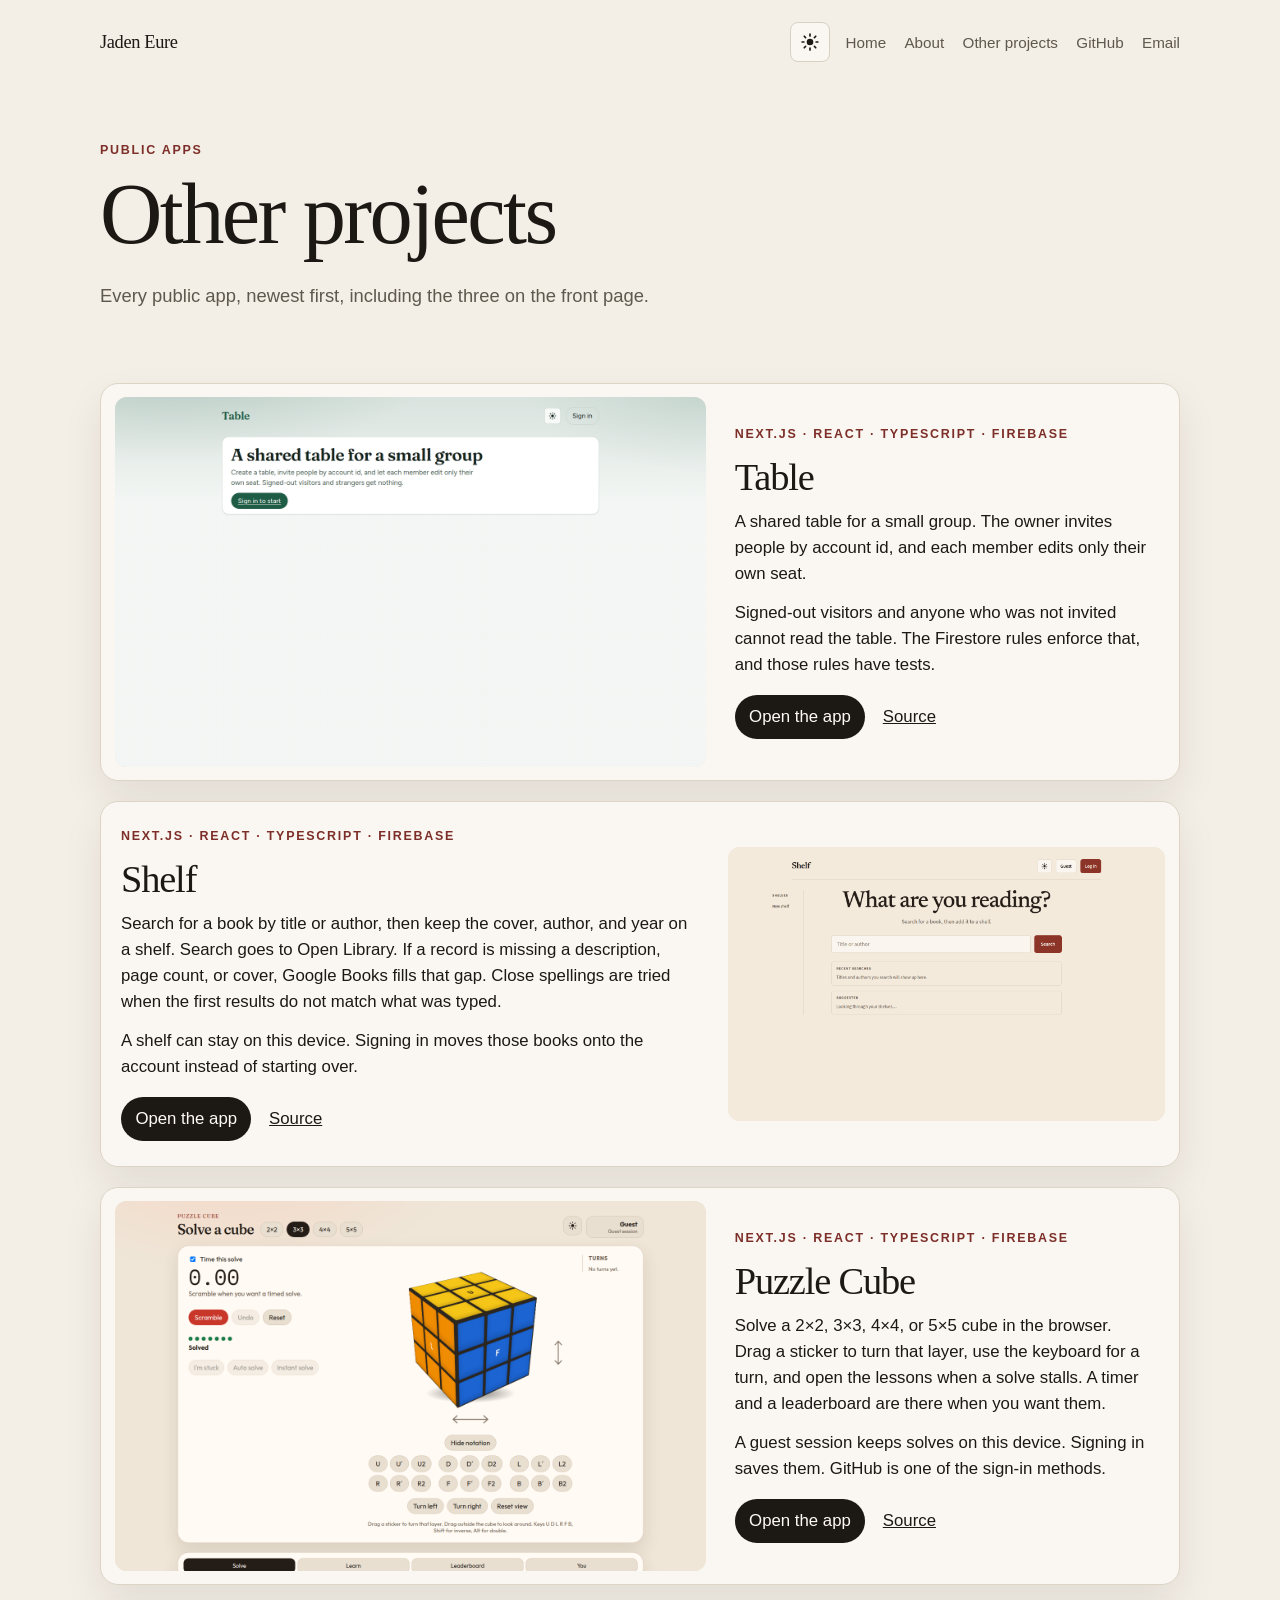
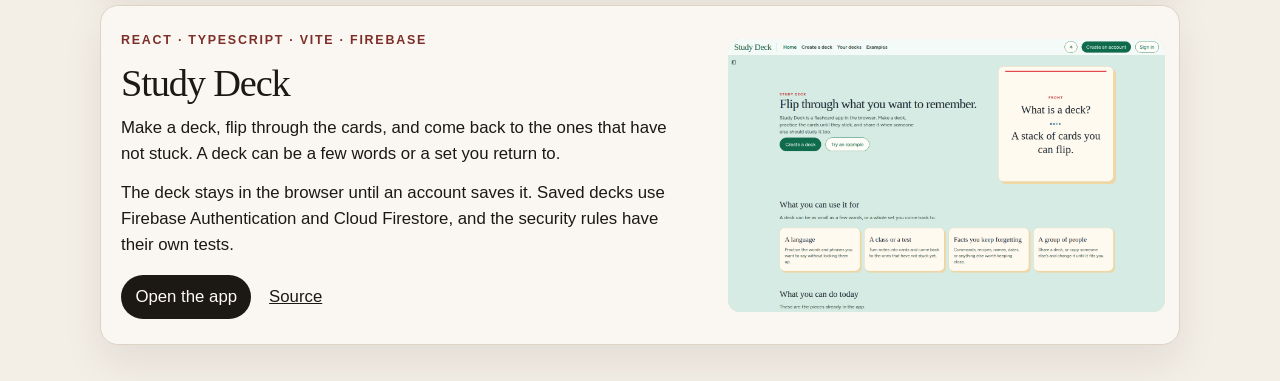
==== projects.html @ d6553b15 "Show the three newest public apps, and list every public app on its own page." ====
<!DOCTYPE html>
<html lang="en">
<head>
  <meta charset="utf-8">
  <meta name="viewport" content="width=device-width, initial-scale=1">
  <title>Other projects — Jaden Eure</title>
  <meta name="description" content="Every public app by Jaden Eure, including the three newest on the front page.">
  <link rel="icon" href="favicon.svg" type="image/svg+xml">
  <link rel="stylesheet" href="styles.css">
  <script>
    try {
      var theme = localStorage.getItem("portfolio-theme");
      if (theme !== "light" && theme !== "dark") {
        theme = matchMedia("(prefers-color-scheme: light)").matches ? "light" : "dark";
      }
      document.documentElement.dataset.theme = theme;
    } catch (error) {}
  </script>
</head>
<body>
  <header class="site-header">
    <a class="name" href="index.html">Jaden Eure</a>
    <div class="header-actions">
      <button type="button" class="theme-toggle" aria-pressed="false" aria-label="Switch to dark mode">
        <svg class="theme-icon sun" viewBox="0 0 24 24" aria-hidden="true">
          <circle cx="12" cy="12" r="4" fill="currentColor" />
          <g fill="none" stroke="currentColor" stroke-width="2" stroke-linecap="round">
            <path d="M12 2.5v2.2M12 19.3v2.2M2.5 12h2.2M19.3 12h2.2M5.1 5.1l1.6 1.6M17.3 17.3l1.6 1.6M18.9 5.1l-1.6 1.6M6.7 17.3l-1.6 1.6" />
          </g>
        </svg>
        <svg class="theme-icon moon" viewBox="0 0 24 24" aria-hidden="true">
          <path fill="currentColor" d="M14.5 3.2a8.2 8.2 0 1 0 6.3 13.2A7.2 7.2 0 0 1 14.5 3.2z" />
        </svg>
      </button>
      <nav aria-label="On this page">
        <a href="index.html">Home</a>
        <a href="index.html#about">About</a>
        <a href="projects.html" aria-current="page">Other projects</a>
        <a href="https://github.com/RoboJock">GitHub</a>
        <a href="mailto:jaden.eure@gmail.com">Email</a>
      </nav>
    </div>
  </header>

  <main>
    <section class="intro">
      <p class="kicker">Public apps</p>
      <h1>Other projects</h1>
      <p class="lede">Every public app, newest first, including the three on the front page.</p>
    </section>

    <section class="work" aria-label="All public projects">
      <div class="project-list" data-projects="all"></div>
    </section>
  </main>
  <script src="projects.js"></script>
  <script src="site.js"></script>
</body>
</html>
---- styles.css ----
:root,
[data-theme="light"] {
  color-scheme: light;
  --paper: #f3eee6;
  --ink: #1c1915;
  --muted: #5e584e;
  --line: #ddd4c6;
  --card: #faf7f2;
  --field: #faf7f2;
  --field-line: #d9d0c3;
  --accent: #7d2e28;
  --accent-ink: #fffaf6;
  --cover: #e7e0d4;
  --shadow: 0 18px 40px rgba(40, 28, 16, 0.08);
}

[data-theme="dark"] {
  color-scheme: dark;
  --paper: #16130f;
  --ink: #f4ecdf;
  --muted: #a89886;
  --line: #3a322b;
  --card: #1c1814;
  --field: #1c1814;
  --field-line: #3a322b;
  --accent: #c45a4a;
  --accent-ink: #1a1210;
  --cover: #2a241f;
  --shadow: 0 18px 40px rgba(0, 0, 0, 0.35);
}

* { box-sizing: border-box; }

html { scroll-behavior: smooth; }

body {
  margin: 0;
  background: var(--paper);
  color: var(--ink);
  font-family: "Avenir Next", "Segoe UI", sans-serif;
  font-size: 1.05rem;
  line-height: 1.55;
}

a { color: inherit; }

img { max-width: 100%; display: block; }

.site-header,
main {
  width: min(1080px, calc(100% - 2.5rem));
  margin-inline: auto;
}

.site-header {
  display: flex;
  justify-content: space-between;
  align-items: center;
  gap: 1rem;
  padding: 1.4rem 0 0.4rem;
}

.header-actions {
  display: flex;
  align-items: center;
  gap: 1rem;
}

.theme-toggle {
  width: 40px;
  height: 40px;
  padding: 0;
  border: 1px solid var(--field-line);
  border-radius: 8px;
  background: var(--field);
  color: var(--ink);
  display: inline-flex;
  align-items: center;
  justify-content: center;
  cursor: pointer;
}

.theme-icon { width: 20px; height: 20px; display: block; }
.theme-toggle .moon { display: none; }
[data-theme="dark"] .theme-toggle .sun { display: none; }
[data-theme="dark"] .theme-toggle .moon { display: block; }

.name {
  font-family: Palatino, "Palatino Linotype", "Iowan Old Style", Georgia, serif;
  font-size: 1.15rem;
  text-decoration: none;
  letter-spacing: -0.02em;
}

nav {
  display: flex;
  flex-wrap: wrap;
  gap: 0.9rem 1.15rem;
}

nav a {
  color: var(--muted);
  text-decoration: none;
  font-size: 0.95rem;
}

nav a:hover,
.project-body a:hover,
.contact a:hover { color: var(--accent); }

.intro { padding: 4.5rem 0 1rem; }

.kicker {
  margin: 0 0 0.55rem;
  color: var(--accent);
  font-size: 0.78rem;
  font-weight: 650;
  letter-spacing: 0.14em;
  text-transform: uppercase;
}

h1, h2, h3 {
  font-family: Palatino, "Palatino Linotype", "Iowan Old Style", Georgia, serif;
  font-weight: 500;
  letter-spacing: -0.03em;
  line-height: 1.05;
}

h1 {
  margin: 0;
  max-width: 14ch;
  font-size: clamp(3rem, 7vw, 5.4rem);
}

.lede {
  max-width: 38rem;
  margin: 1.4rem 0 0;
  color: var(--muted);
  font-size: 1.15rem;
}

.work { padding: 3.5rem 0 1rem; }

h2 {
  margin: 0 0 1.4rem;
  font-size: 1.4rem;
}

.project {
  display: grid;
  grid-template-columns: 1.15fr 0.85fr;
  gap: 1.4rem;
  align-items: center;
  margin: 0 0 1.25rem;
  padding: 0.85rem;
  background: var(--card);
  border: 1px solid var(--line);
  border-radius: 18px;
  box-shadow: var(--shadow);
}

.project-list .project:nth-child(even) .shot { order: 2; }

.more { margin: 1.4rem 0 0; }

.shot {
  display: block;
  overflow: hidden;
  border-radius: 12px;
  background: var(--cover);
  aspect-ratio: 16 / 10;
}

.shot img {
  width: 100%;
  height: 100%;
  object-fit: cover;
  object-position: top center;
}

.project-body { padding: 0.7rem 0.85rem 0.7rem 0.4rem; }

.project-body h3 {
  margin: 0 0 0.7rem;
  font-size: clamp(2rem, 3vw, 2.6rem);
}

.project-body p { margin: 0 0 0.8rem; }

.links {
  display: flex;
  flex-wrap: wrap;
  align-items: center;
  gap: 0.9rem 1.1rem;
  margin-top: 1.1rem;
}

.button {
  display: inline-block;
  padding: 0.55rem 0.9rem;
  background: var(--ink);
  color: var(--accent-ink);
  text-decoration: none;
  border-radius: 999px;
}

.button:hover { background: var(--accent); color: var(--accent-ink); }

.about {
  padding: 2.5rem 0 4.5rem;
  max-width: 40rem;
}

.about p { color: var(--muted); }

.contact {
  display: flex;
  flex-wrap: wrap;
  gap: 0.5rem 1.3rem;
}

.contact a { color: var(--ink); }

:focus-visible {
  outline: 2px solid var(--accent);
  outline-offset: 3px;
}

@media (max-width: 800px) {
  .intro { padding-top: 2.4rem; }
  .project,
  .project-list .project:nth-child(even) .shot { order: 0; }
  .project { grid-template-columns: 1fr; }
  .project-list .project:nth-child(even) .shot { order: 0; }
  .project-body { padding: 0.3rem 0.4rem 0.6rem; }
  .site-header { align-items: flex-start; flex-direction: column; }
  .header-actions { flex-wrap: wrap; }
}
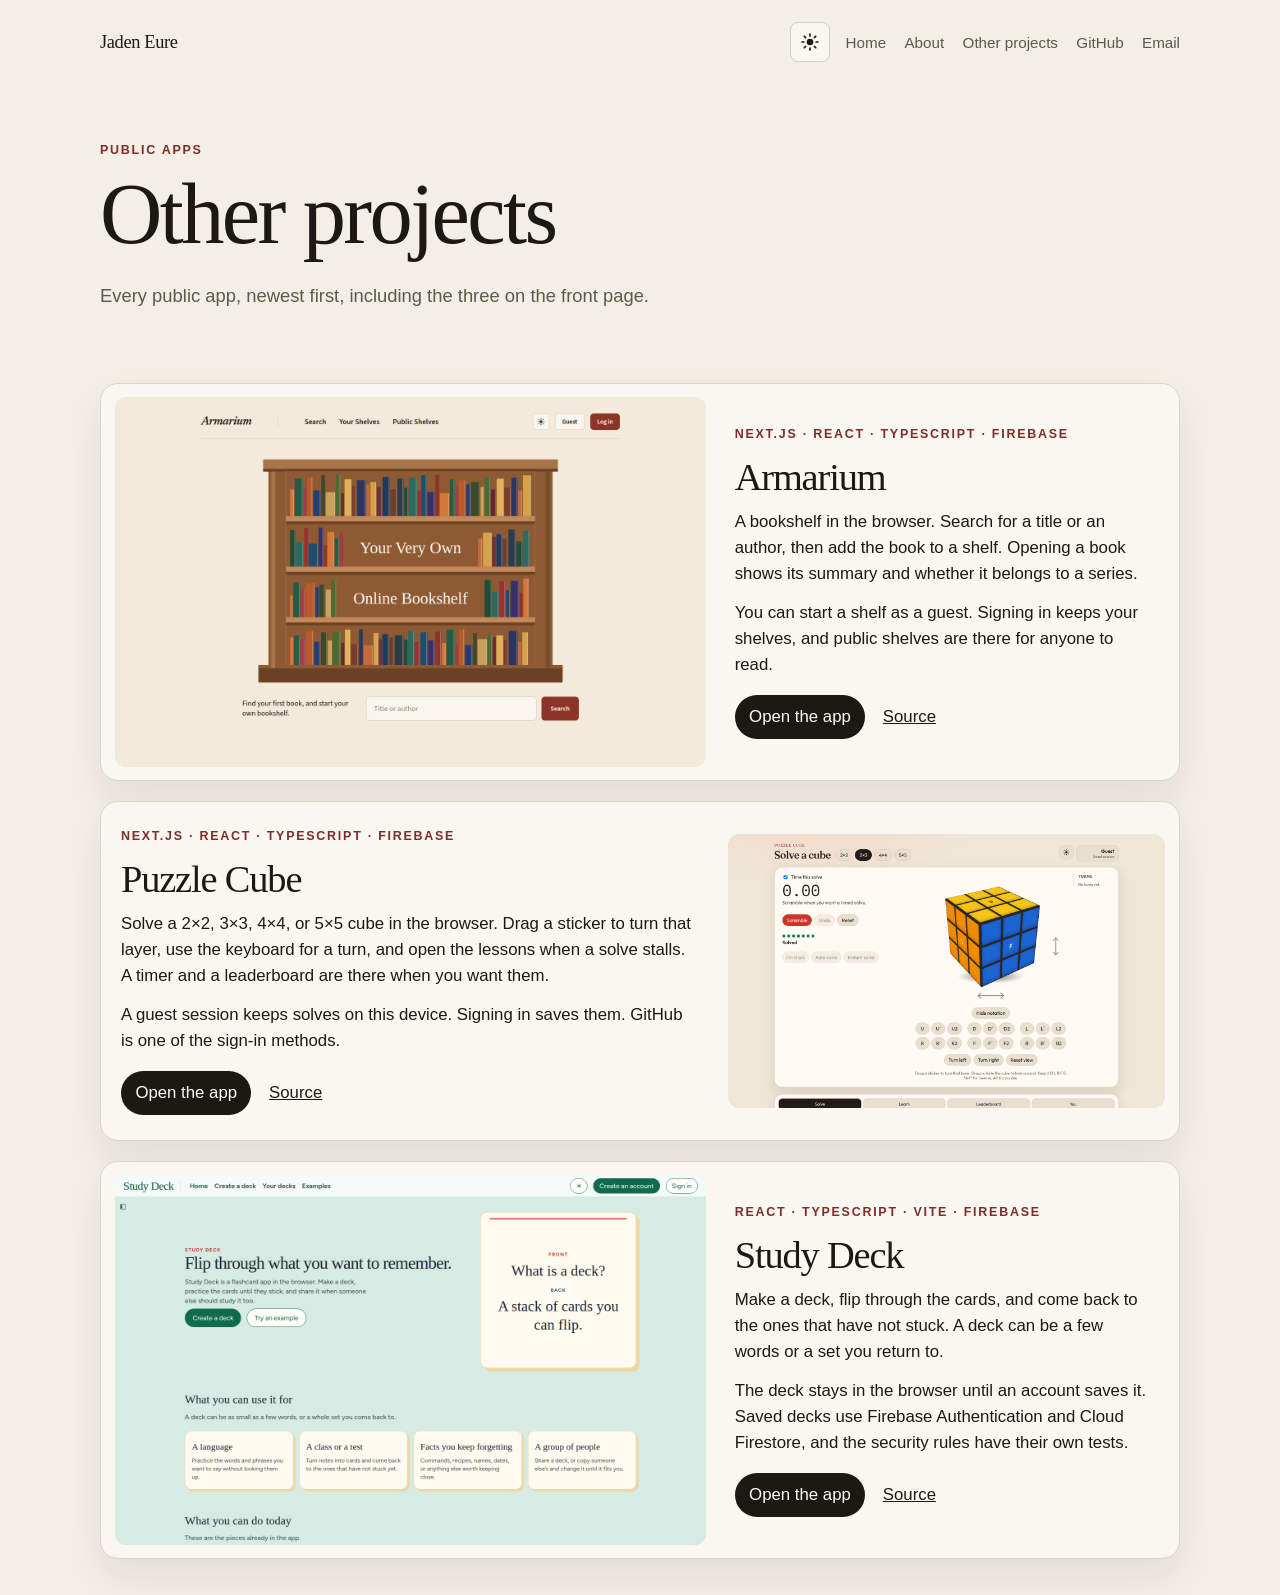
==== commit a82032f5: "Bust the cached portfolio files so the Armarium update loads." ====
--- a/projects.html
+++ b/projects.html
@@ -6,7 +6,7 @@
   <title>Other projects — Jaden Eure</title>
   <meta name="description" content="Every public app by Jaden Eure, including the three newest on the front page.">
   <link rel="icon" href="favicon.svg" type="image/svg+xml">
-  <link rel="stylesheet" href="styles.css">
+  <link rel="stylesheet" href="styles.css?v=2">
   <script>
     try {
       var theme = localStorage.getItem("portfolio-theme");
@@ -53,7 +53,7 @@
       <div class="project-list" data-projects="all"></div>
     </section>
   </main>
-  <script src="projects.js"></script>
-  <script src="site.js"></script>
+  <script src="projects.js?v=2"></script>
+  <script src="site.js?v=2"></script>
 </body>
 </html>
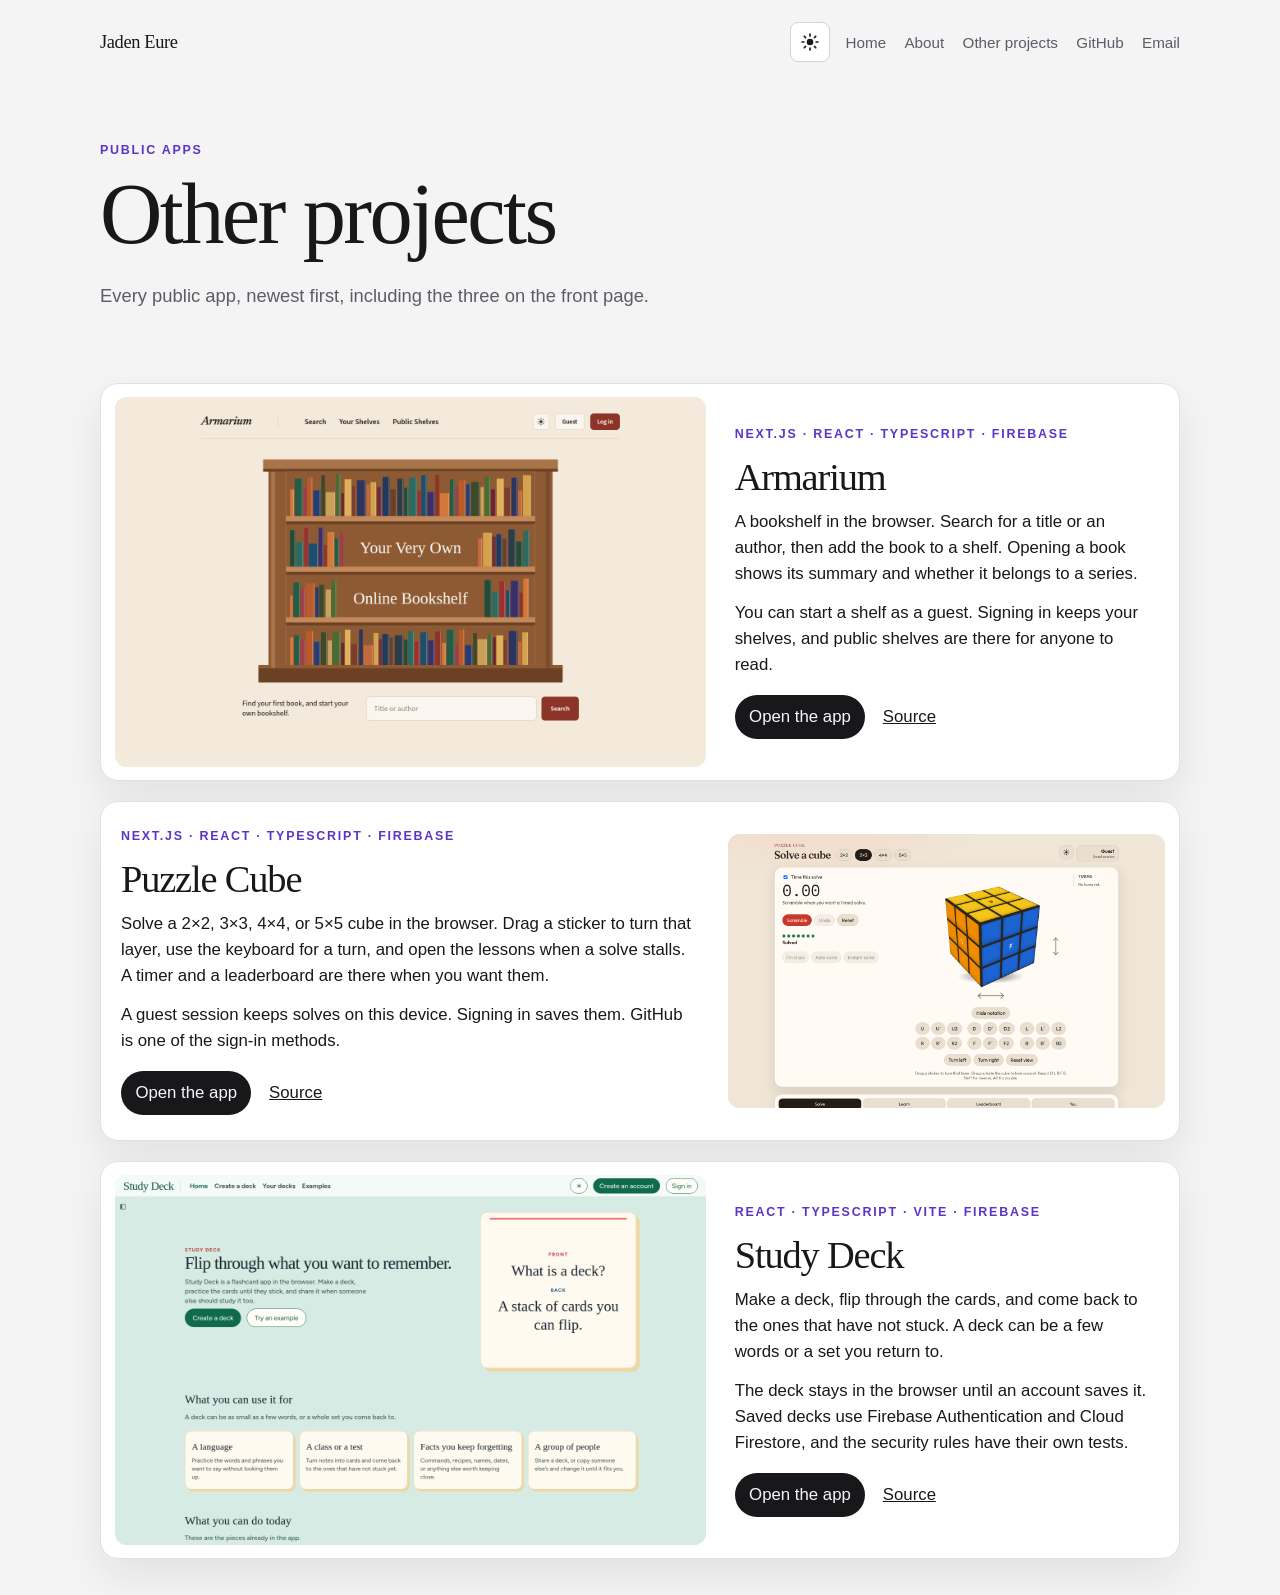
==== commit 3a202465: "Use a zinc page with Iris purple accents." ====
--- a/projects.html
+++ b/projects.html
@@ -6,7 +6,7 @@
   <title>Other projects — Jaden Eure</title>
   <meta name="description" content="Every public app by Jaden Eure, including the three newest on the front page.">
   <link rel="icon" href="favicon.svg" type="image/svg+xml">
-  <link rel="stylesheet" href="styles.css?v=2">
+  <link rel="stylesheet" href="styles.css?v=3">
   <script>
     try {
       var theme = localStorage.getItem("portfolio-theme");
--- a/styles.css
+++ b/styles.css
@@ -1,32 +1,32 @@
 :root,
 [data-theme="light"] {
   color-scheme: light;
-  --paper: #f3eee6;
-  --ink: #1c1915;
-  --muted: #5e584e;
-  --line: #ddd4c6;
-  --card: #faf7f2;
-  --field: #faf7f2;
-  --field-line: #d9d0c3;
-  --accent: #7d2e28;
-  --accent-ink: #fffaf6;
-  --cover: #e7e0d4;
-  --shadow: 0 18px 40px rgba(40, 28, 16, 0.08);
+  --paper: #f4f4f5;
+  --ink: #18181b;
+  --muted: #5c5c66;
+  --line: #e0e0e4;
+  --card: #ffffff;
+  --field: #ffffff;
+  --field-line: #d4d4d8;
+  --accent: #5b35c5;
+  --accent-ink: #f7f4ff;
+  --cover: #ececee;
+  --shadow: 0 18px 40px rgba(24, 24, 27, 0.08);
 }
 
 [data-theme="dark"] {
   color-scheme: dark;
-  --paper: #16130f;
-  --ink: #f4ecdf;
-  --muted: #a89886;
-  --line: #3a322b;
-  --card: #1c1814;
-  --field: #1c1814;
-  --field-line: #3a322b;
-  --accent: #c45a4a;
-  --accent-ink: #1a1210;
-  --cover: #2a241f;
-  --shadow: 0 18px 40px rgba(0, 0, 0, 0.35);
+  --paper: #111113;
+  --ink: #f4f4f5;
+  --muted: #b0b0b8;
+  --line: #2e2e33;
+  --card: #1c1c20;
+  --field: #1c1c20;
+  --field-line: #3a3a40;
+  --accent: #c4b5fd;
+  --accent-ink: #140f22;
+  --cover: #26262b;
+  --shadow: 0 18px 40px rgba(0, 0, 0, 0.4);
 }
 
 * { box-sizing: border-box; }
